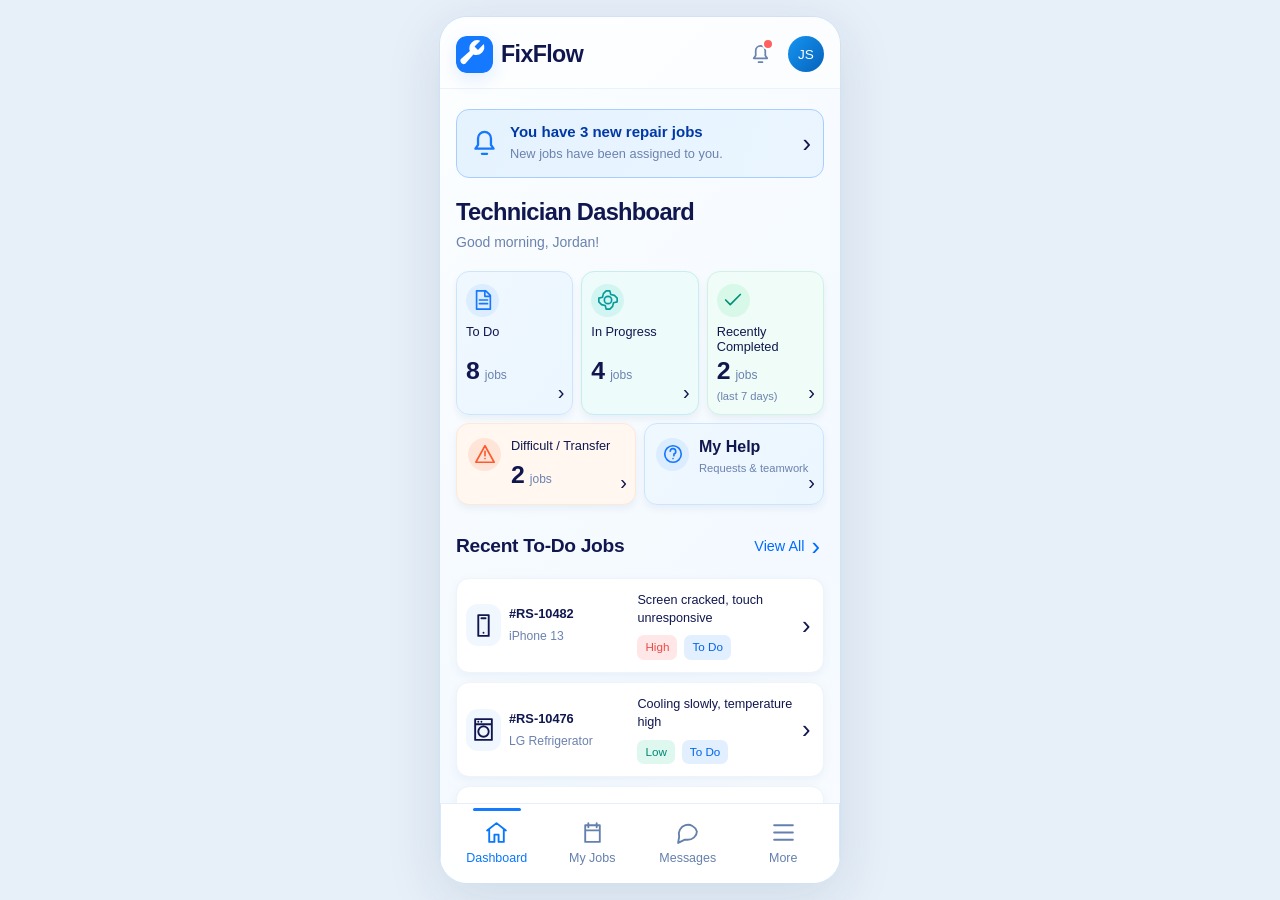
==== index.html @ 66fa9348 "Publish FixFlow interactive prototype" ====
<!doctype html>
<html lang="en"><head><meta charset="UTF-8"><meta name="viewport" content="width=device-width,initial-scale=1,viewport-fit=cover"><meta name="theme-color" content="#1479ff"><meta name="description" content="FixFlow technician repair management: jobs, work logs, material requests and team collaboration."><title>FixFlow | Technician Dashboard</title><link rel="icon" type="image/svg+xml" href="assets/favicon.svg"><link rel="stylesheet" href="styles.css"><script defer src="app.js"></script></head><body><div id="app"></div><div id="modal-root"></div><div id="toast" role="status" aria-live="polite"></div></body></html>
---- styles.css ----
:root{font-family:Arial,'Helvetica Neue',sans-serif;color:#10174f;background:#e9f4ff;font-synthesis:none;--blue:#1677ff;--ink:#10174f;--muted:#6b82af;--line:#dcecff;--pale:#eff7ff}*{box-sizing:border-box}body{margin:0}button,input,select,textarea{font:inherit}button,a,input,textarea,select{-webkit-tap-highlight-color:transparent}button{cursor:pointer}button{color:inherit}button:disabled{opacity:.5;cursor:not-allowed}button:focus-visible,a:focus-visible,input:focus-visible,textarea:focus-visible,select:focus-visible{outline:3px solid #005fcc;outline-offset:3px}button{border:0;background:none}a{color:var(--blue);text-decoration:none}h1,h2,h3,p{margin:0}h1{font-size:1.85rem;letter-spacing:-.7px;line-height:1.2}h2{font-size:1.3rem;letter-spacing:-.3px}h3{font-size:1rem}p{line-height:1.45}small{font-size:.8rem;color:var(--muted)}.muted{color:var(--muted)}.shell{max-width:880px;min-height:100vh;margin:auto;background:linear-gradient(135deg,#fcfeff,#f3f9ff 70%,#f9fcff);box-shadow:0 0 80px #a5c5e83a}.header{padding:26px 28px 21px;display:flex;align-items:center;gap:13px;border-bottom:1px solid #eaf2fb;background:#ffffff80}.logo{width:48px;height:48px;border-radius:13px;box-shadow:0 6px 17px #1682ff20}.brand{flex:1}.brand strong{display:block;font-size:1.8rem;letter-spacing:-.6px}.brand small{font-size:.85rem}.profile{display:flex;align-items:center;gap:10px;text-align:left}.avatar{display:grid;place-items:center;border-radius:50%;width:42px;height:42px;flex-shrink:0;background:linear-gradient(130deg,#1595f1,#0662bc);color:white;font-size:.9rem;object-fit:cover}.profile strong{font-size:.9rem}.profile small{display:block;margin-top:4px}.icon{width:23px;height:23px;vertical-align:middle;fill:none;stroke:currentColor;stroke-width:1.8;stroke-linecap:round;stroke-linejoin:round;flex-shrink:0}.icon-button{width:40px;height:40px;display:grid;place-items:center;border-radius:10px;color:var(--muted)}.notification{position:relative}.notification:after{content:'';position:absolute;right:6px;top:4px;border:2px solid white;width:8px;height:8px;background:#ff6060;border-radius:50%}.main{padding:22px 28px 110px}.page-heading{display:flex;justify-content:space-between;gap:15px;align-items:start;margin-bottom:22px}.page-heading p{color:var(--muted);margin-top:6px}.date{font-size:.85rem;text-align:right;color:#4c608b;line-height:1.55;white-space:nowrap}.date small{display:block;margin-top:8px}.alert{display:flex;align-items:center;gap:17px;padding:19px 21px;background:linear-gradient(110deg,#e5f3ff,#eaf5ff);border:1px solid #a8ceff;border-radius:13px;margin-bottom:26px;width:100%;text-align:left}.alert strong{font-size:1.1rem;color:#0038a6;display:block;margin-bottom:5px}.alert p{color:var(--muted)}.alert>.icon{color:var(--blue);width:31px;height:31px}.grow{flex:1}.chevron{font-size:1.6rem;font-weight:normal}.pills{display:flex;gap:9px;margin:14px 0;flex-wrap:wrap}.pill{border-radius:30px;background:#eaf1f9;padding:11px 23px;font-size:.9rem;min-height:40px;white-space:nowrap}.pill.active{color:#fff;background:linear-gradient(110deg,#258aff,#0878ff);box-shadow:0 3px 5px #1b75ff16}.pill .count{padding:4px 7px;border-radius:50%;background:#d8eaff;color:#0873ff;margin-left:8px}.pill.active .count{background:white}.summary-grid{display:grid;grid-template-columns:repeat(6,1fr);gap:13px;margin:17px 0 25px}.summary{grid-column:span 2;display:flex;align-items:start;gap:13px;padding:17px 14px;min-height:133px;border:1px solid #cce5ff;border-radius:13px;background:linear-gradient(125deg,#f0f8ff,#ebf6ff);text-align:left;position:relative;box-shadow:0 4px 7px #193e7510}.summary.wide{grid-column:span 3;min-height:105px}.summary.teal{background:#edfbfb;border-color:#c7eeee}.summary.green{background:#effcf7;border-color:#d0f2e2}.summary.orange{background:#fff7f0;border-color:#ffe8d7}.summary.purple{background:#f4f1ff;border-color:#e2d9ff}.icon-tile{width:46px;height:46px;border-radius:15px;display:grid;place-items:center;flex-shrink:0;color:var(--blue);background:#dcedff}.icon-tile .icon{width:27px;height:27px}.teal .icon-tile{color:#069b9b;background:#d3f5f2}.green .icon-tile{color:#008f77;background:#d8f8ea}.orange .icon-tile{color:#ff592e;background:#ffe5d7}.purple .icon-tile{color:#5948f2;background:#e4deff}.summary .metric{font-size:2rem;font-weight:700;margin-top:12px;line-height:1}.summary .metric span{font-size:.9rem;font-weight:400;color:var(--muted);margin-left:5px}.summary small{display:block;margin-top:9px}.summary>.chevron{position:absolute;right:13px;bottom:14px}.section-head{display:flex;align-items:center;justify-content:space-between;gap:12px;margin:22px 0 13px}.text-button{color:#006cff;display:inline-flex;align-items:center;gap:7px;padding:4px;font-size:.9rem}.jobs-list{display:grid;gap:9px}.job-row{display:grid;grid-template-columns:48px 1.15fr 1.6fr auto 17px;gap:14px;align-items:center;width:100%;background:#fff;border:1px solid #eef4fc;border-radius:13px;padding:13px 12px;text-align:left;box-shadow:0 3px 8px #405d9710;transition:box-shadow .18s,transform .18s}.job-row:hover{box-shadow:0 5px 18px #3167a620;transform:translateY(-1px)}.device-icon{width:46px;height:49px;border-radius:12px;background:#f0f7ff;display:grid;place-items:center}.device-icon .icon{height:30px;width:30px}.job-id{font-size:.94rem;display:block;margin-bottom:6px}.job-device{font-size:.86rem;color:var(--muted)}.issue{font-size:.9rem;line-height:1.45}.badges{display:flex;gap:7px;align-items:center;flex-wrap:wrap}.badge{font-size:.8rem;display:inline-block;padding:6px 10px;border-radius:7px;background:#e1efff;color:#0064ef;line-height:1.25;text-align:center}.badge.high,.badge.open{color:#e94b48;background:#ffe7e7}.badge.medium,.badge.waiting{color:#b86e00;background:#fff2d4}.badge.low,.badge.completed,.badge.resolved{color:#008974;background:#def7ef}.badge.label{border-radius:8px;padding:5px 8px;margin-top:7px}.badge.purple{color:#8640e9;background:#f0e7ff}.report-banner{margin-top:19px;border:1px solid #c2dfff;border-radius:14px;background:linear-gradient(115deg,#eef8ff,#f8fcff);display:flex;align-items:center;gap:16px;padding:21px 18px}.report-banner .icon-tile{width:63px;height:68px}.report-banner h2{margin:5px 0}.report-banner small{color:#437bd4}.primary{background:linear-gradient(110deg,#147dfb,#086dff);color:white;border:1px solid #1678ff;border-radius:10px;padding:13px 21px;min-height:45px;font-weight:600;display:inline-flex;align-items:center;justify-content:center;gap:10px}.secondary{border:1px solid #b6d5ff;color:#006fff;border-radius:9px;padding:10px 17px;background:#f7fbff;min-height:42px}.full{width:100%}.bottom-nav{position:fixed;bottom:0;left:50%;transform:translateX(-50%);width:min(880px,100%);display:grid;grid-template-columns:repeat(4,1fr);background:#ffffffed;backdrop-filter:blur(15px);border-top:1px solid #e5eefb;padding:9px 14px max(12px,env(safe-area-inset-bottom));z-index:10}.nav-item{display:flex;flex-direction:column;align-items:center;gap:6px;position:relative;color:#6480ad;font-size:.85rem;padding:8px}.nav-item .icon{width:27px;height:27px}.nav-item.active{color:#0876ff}.nav-item.active:before{content:'';position:absolute;top:-6px;width:48px;height:3px;border-radius:6px;background:#167aff}.panel{border:1px solid var(--line);border-radius:13px;background:#ffffffc4;padding:17px;margin-bottom:14px;box-shadow:0 3px 8px #2b559708}.panel h2{font-size:1.12rem}.panel-title{display:flex;align-items:center;gap:12px;margin-bottom:12px}.panel-title .icon-tile{width:34px;height:34px;border-radius:9px}.panel-title .icon-tile .icon{width:22px;height:22px}.filters{background:#f6fbff}.field-row{display:grid;grid-template-columns:1fr 1fr;gap:14px}.field{display:flex;flex-direction:column;gap:7px;font-size:.95rem;font-weight:600}.field input,.field select,.field textarea,input,select,textarea{border:1px solid #c8defb;border-radius:8px;background:white;color:var(--ink);padding:10px 12px;width:100%;font-weight:400;min-height:42px}textarea{min-height:100px;resize:vertical;line-height:1.5}input::placeholder,textarea::placeholder{color:#8398bd}.labels{display:flex;flex-wrap:wrap;gap:8px;margin:12px 0 16px}.label-filter{border-radius:25px;padding:9px 14px;font-size:.85rem;background:#e2f0ff;color:#0767ed}.label-filter:nth-child(4n+1){background:#ffebee;color:#e44848}.label-filter:nth-child(4n+2){background:#eee5ff;color:#813cec}.label-filter:nth-child(4n){background:#dff8f1;color:#008c79}.label-filter.active{outline:2px solid currentColor}.job-row.detailed{grid-template-columns:46px 1fr 1.25fr 1.15fr 14px;gap:12px}.progress-line{display:flex;align-items:center;gap:8px;font-size:.8rem;color:#4d6898;margin-bottom:7px}.progress-track{height:8px;background:#deecff;border-radius:8px;flex:1;overflow:hidden}.progress-track i{display:block;background:linear-gradient(90deg,#318dff,#0878ff);height:100%;border-radius:8px}.updated{display:block;margin-top:7px;font-size:.75rem}.back{display:inline-flex;gap:8px;align-items:center;color:var(--blue);padding:0;margin-bottom:20px;font-size:.95rem}.detail-heading{align-items:center;margin-bottom:18px}.detail-heading p{font-size:1.1rem}.details-grid{display:grid;grid-template-columns:1fr 1fr;gap:24px 18px}.info{display:flex;gap:12px;align-items:start}.info small{display:block;margin:2px 0 6px}.info strong{font-size:.92rem;display:block}.info p{font-size:.85rem;color:#647eaa;margin-top:5px}.quote{background:#f0f6fe;padding:12px;border:1px solid #e5effe;border-radius:8px;color:#45608e;font-size:.92rem;white-space:pre-line;line-height:1.55}.timeline{list-style:none;padding:3px 0 0 7px;margin:0}.timeline li{position:relative;border-left:1.5px solid #5394ff;padding:0 0 20px 20px;display:grid;grid-template-columns:125px 1fr;gap:12px;font-size:.85rem}.timeline li:last-child{border-color:transparent;padding-bottom:4px}.timeline li:before{content:'';position:absolute;left:-6px;top:0;width:10px;height:10px;border-radius:50%;background:#1680ff}.timeline li.pending:before{background:white;border:1.5px solid #9cb0d3;left:-7px}.timeline li small{font-size:.75rem}.timeline p{margin-top:4px;color:var(--muted);font-size:.8rem}.attachments{display:flex;gap:11px;flex-wrap:wrap}.attachment{position:relative;width:98px;font-size:.75rem;text-align:left}.attachment img{width:98px;height:75px;object-fit:cover;border-radius:7px;background:#e4effa;display:block;margin-bottom:6px}.attachment .remove{position:absolute;right:3px;top:3px;background:#fff;border-radius:50%;width:22px;height:22px;color:#34608e}.upload{border:1px dashed #9bc4fb;border-radius:9px;display:flex;align-items:center;justify-content:center;flex-direction:column;gap:6px;width:98px;min-height:78px;color:#1678ff;font-size:.8rem;cursor:pointer;text-align:center;background:#f8fbff}.upload input{display:none}.action-card{display:flex;align-items:center;gap:12px;width:100%;text-align:left;background:#eef7ff;border:1px solid #c4e1ff;border-radius:11px;padding:12px 14px;margin-top:11px}.action-card strong{display:block}.action-card p{font-size:.82rem;color:#6680ab;margin-top:3px}.action-card.danger{background:#fff5f3;border-color:#ffded8}.action-card.danger .icon-tile{color:#ff5b50;background:#ffebe5}.detail-actions{display:grid;gap:10px;margin-top:14px}.detail-actions .primary{flex-direction:column;gap:3px}.detail-actions .primary small{color:white;font-weight:400}.help-summary{display:grid;grid-template-columns:1fr 1fr;gap:17px}.tech-list{display:grid;gap:9px;margin:13px 0}.tech{display:grid;grid-template-columns:18px 43px 1.7fr 1.1fr 45px 85px;align-items:center;gap:10px;background:#fff;padding:14px 12px;border:1px solid #e8f1ff;border-radius:13px;cursor:pointer}.tech.selected{border-color:#438bff;background:#f1f8ff;box-shadow:0 0 0 1px #d3e3ff}.tech input{min-height:0;margin:0;accent-color:#1276ff;padding:0}.tech strong{font-size:.92rem}.tech p,.tech small{font-size:.8rem;margin-top:5px;color:var(--muted);display:block}.tech .badge{font-size:.7rem;padding:4px 7px;margin-left:6px}.tech .capacity strong{font-size:1rem}.rating{font-size:.85rem;white-space:nowrap}.rating span{color:#ffb82f}.capacity .progress-track{margin-top:5px;height:6px}.capacity .progress-track i{background:#61c5ae}.capacity-note{display:flex;gap:12px;align-items:center;font-size:.88rem;color:#526c9b;line-height:1.6;background:#edf7ff}.char-count{text-align:right;color:var(--muted);font-size:.75rem;margin-top:5px}.help-metrics{display:grid;grid-template-columns:repeat(4,1fr);gap:10px;margin-bottom:18px}.help-metric{padding:13px;border-radius:12px;border:1px solid #d3e6ff;background:#eef7ff;text-align:left}.help-metric strong{font-size:1.6rem;margin-left:8px}.help-metric span{display:block;font-size:.8rem;color:#5e77a3;margin-top:9px}.help-metric .icon{color:#167aff}.segmented{display:flex;background:#eaf1f9;border-radius:30px;padding:2px}.segmented button{flex:1;border-radius:30px;padding:12px 8px;font-size:.95rem}.segmented button.active{background:linear-gradient(110deg,#2489ff,#107bff);color:#fff;box-shadow:0 2px 4px #6593d42a}.help-filters{display:grid;grid-template-columns:1fr 1fr 1.25fr;gap:9px;margin:15px 0}.help-filters select,.help-filters input{font-size:.82rem}.request{border:1px solid #d5e9ff;border-radius:13px;overflow:hidden;margin-bottom:9px;background:#fff}.request.expanded{background:#edf7ff}.request-header{display:grid;grid-template-columns:45px 1fr 1.3fr 90px 17px;align-items:center;gap:12px;width:100%;text-align:left;padding:13px}.request-body{background:#fff;border-radius:12px;margin:0 8px 8px;padding:15px}.request-meta{display:grid;grid-template-columns:repeat(3,1fr);gap:15px;border-bottom:1px solid #e2edfb;padding-bottom:15px;margin-bottom:15px;font-size:.83rem}.request-meta p{color:#617ca9;margin-top:7px}.conversation{display:grid;gap:15px;margin:15px 0}.message{display:flex;gap:10px;align-items:start}.message .avatar{width:34px;height:34px;font-size:.75rem}.message strong{font-size:.83rem}.bubble{border-radius:0 9px 9px 9px;background:#edf5ff;padding:9px 11px;font-size:.88rem;color:#36537f;margin-top:5px;white-space:pre-wrap}.message.other .bubble{background:#f0f4f9}.message time{font-size:.7rem;color:var(--muted);display:block;margin-top:5px}.comment-form{display:flex;gap:8px;margin:9px 0 13px}.appreciation{display:grid;grid-template-columns:1fr 1fr;gap:8px}.appreciation button{display:flex;align-items:center;gap:10px;text-align:left;padding:12px;border:1px solid #ffe4b5;border-radius:10px;background:#fff9ef;font-size:.83rem}.appreciation .icon{color:#ffb324;width:30px;height:30px}.appreciation button:last-child .icon{color:var(--blue)}.report-header{text-align:center;position:relative;margin:4px 0 22px}.report-header .back{position:absolute;left:0;top:0}.report-header p{color:var(--muted);margin:8px auto 0;max-width:520px;font-size:.94rem}.report-controls{display:grid;grid-template-columns:1fr 1fr;gap:24px;align-items:center}.report-metrics{display:grid;grid-template-columns:repeat(6,1fr);gap:12px;margin:18px 0}.report-metric{grid-column:span 2;padding:16px;border-radius:12px;border:1px solid #d3e6ff;background:#eef7ff}.report-metric:nth-child(2){background:#effcf7;border-color:#d3f1e6}.report-metric:nth-child(3){background:#fff6ef;border-color:#ffe4d3}.report-metric:nth-child(4){grid-column:span 3;background:#f3f0ff;border-color:#e2dcff}.report-metric:nth-child(5){grid-column:span 3;background:#edfafa;border-color:#cef0f0}.report-metric>p{font-size:.9rem;margin:9px 0}.report-metric strong{font-size:1.9rem}.report-metric .change{font-size:.85rem;color:#009832;margin-left:9px}.report-metric small{display:block;margin-top:6px}.chart{height:190px;display:flex;align-items:stretch;padding:10px 0 23px 25px;gap:12px;background:repeating-linear-gradient(to top,transparent 0,transparent 38px,#e7effb 39px,#e7effb 40px);border-bottom:1px solid #cedcef;margin:17px 0 15px;position:relative}.chart-col{display:flex;flex:1;justify-content:end;flex-direction:column;position:relative;align-items:center}.bar{background:linear-gradient(135deg,#55a0ff,#2380fb);width:70%;border-radius:3px 3px 0 0;min-height:2px;position:relative}.bar em{position:absolute;top:-20px;left:0;right:0;text-align:center;font-size:.75rem;font-style:normal;color:#5f7aa5}.chart-col small{position:absolute;bottom:-23px;white-space:nowrap;font-size:.72rem}.insight{display:flex;align-items:center;gap:13px;background:#f3f9ff;border-radius:12px;padding:13px;margin-top:10px;width:100%;text-align:left}.insight p{font-size:.85rem;color:var(--muted);margin-top:5px}.insight-detail{font-size:.85rem;padding:12px 16px;color:#506d97;line-height:1.5}.recognition{display:grid;grid-template-columns:1fr 1fr;gap:12px;margin-top:15px}.recognition blockquote{font-size:.88rem;line-height:1.5;margin:0;background:#f0f7ff;padding:14px;border-radius:11px}.recognition cite{display:block;font-style:normal;color:var(--muted);font-size:.8rem;margin-top:5px}.report-actions{display:grid;grid-template-columns:1fr 1.3fr;gap:13px;margin-top:15px}.prototype-note{text-align:center;color:#778bae;font-size:.75rem;margin:14px 0;line-height:1.5}.empty{padding:35px 20px;text-align:center;color:#6880a7;background:#f5faff;border:1px dashed #c6defb;border-radius:13px}.empty h3{color:#314c7a;margin-bottom:8px}.modal-overlay{position:fixed;inset:0;background:#07132d80;z-index:50;display:flex;justify-content:center;align-items:end;backdrop-filter:blur(2px)}.sheet{width:min(640px,100%);max-height:92dvh;overflow:auto;background:#fff;border-radius:23px 23px 0 0;padding:14px 24px max(25px,env(safe-area-inset-bottom));box-shadow:0 -12px 40px #152b4730}.handle{height:4px;width:48px;background:#bbc9dc;border-radius:10px;margin:0 auto 22px}.sheet-head{display:flex;align-items:center;justify-content:space-between;gap:15px;margin-bottom:12px}.sheet-head h2{font-size:1.35rem}.sheet>p{font-size:.9rem;color:var(--muted);margin:8px 0 17px}.sheet .field{margin:17px 0}.sheet .primary{margin-top:20px}.material-grid{display:grid;grid-template-columns:1fr 1fr;gap:10px;margin:13px 0 22px}.material-option{padding:14px 12px;border:1px solid #d4e5ff;border-radius:10px;display:flex;align-items:center;gap:9px;font-size:.9rem;cursor:pointer}.material-option:has(input:checked){border-color:#157bff;background:#eef7ff;box-shadow:0 0 0 1px #157bff}.material-option input{width:15px;min-height:0;accent-color:#1678ff;padding:0}.sheet .upload{min-height:91px}.image-viewer{width:100%;max-height:65vh;object-fit:contain}.sheet-menu{display:grid;gap:10px}.sheet-menu button{text-align:left;border:1px solid #deecff;border-radius:9px;padding:16px;display:flex;gap:12px;align-items:center;color:#166bce}#toast{position:fixed;left:50%;transform:translate(-50%,25px);bottom:94px;background:#102a50;color:#fff;padding:13px 20px;border-radius:12px;box-shadow:0 6px 25px #102a5040;font-size:.9rem;z-index:100;opacity:0;transition:.2s;pointer-events:none;width:max-content;max-width:90%;line-height:1.4}#toast.show{opacity:1;transform:translate(-50%,0)}.sr-only{position:absolute;width:1px;height:1px;overflow:hidden;clip:rect(0,0,0,0)}
@media(min-width:1100px){body{padding:24px}.shell{border:1px solid #d7e8fb;border-radius:24px 24px 0 0;overflow:hidden}.header{padding-top:24px}.main{padding:26px 30px 120px}.bottom-nav{border-left:1px solid #d7e8fb;border-right:1px solid #d7e8fb}}
@media screen{.header{padding:17px 17px;gap:9px}.logo{width:39px;height:39px;border-radius:11px}.brand strong{font-size:1.5rem}.brand small{font-size:.68rem}.profile strong{font-size:.75rem}.profile small{font-size:.68rem}.profile{gap:7px}.profile .avatar{width:34px;height:34px;font-size:.78rem}.header .icon-button{width:30px}.header>.profile>.icon{display:none}.main{padding:20px 16px 99px}h1{font-size:1.65rem}h2{font-size:1.2rem}.page-heading{gap:6px}.page-heading p{font-size:.9rem}.date{font-size:.72rem;white-space:normal;min-width:99px}.date small{font-size:.7rem}.alert{padding:15px 13px;gap:12px;margin-bottom:24px}.alert strong{font-size:1rem}.alert p{font-size:.86rem}.pills{gap:6px}.pill{padding:10px 15px;font-size:.83rem}.summary-grid{gap:8px;margin-top:14px}.summary{padding:13px 9px;gap:7px;min-height:124px;flex-direction:column}.summary .icon-tile{width:33px;height:33px;border-radius:50%}.summary .icon-tile .icon{width:22px;height:22px}.summary .summary-label{font-size:.8rem;min-height:30px;display:block}.summary .metric{font-size:1.65rem;margin-top:5px}.summary .metric span{font-size:.75rem}.summary small{font-size:.7rem;margin-top:6px}.summary.wide{flex-direction:row;padding:14px 11px;min-height:91px;gap:10px}.summary.wide .summary-label{min-height:0}.summary.wide .metric{margin-top:10px}.summary>.chevron{right:8px;bottom:10px;font-size:1.25rem}.section-head{margin-top:23px}.job-row{grid-template-columns:35px 1fr 1.3fr 12px;gap:8px;padding:12px 9px}.device-icon{width:35px;height:42px}.device-icon .icon{width:25px;height:25px}.job-id{font-size:.8rem;margin-bottom:5px}.job-device{font-size:.76rem}.issue{font-size:.79rem}.job-row>.badges{grid-column:3;grid-row:2}.job-row>.chevron{grid-column:4;grid-row:1 / 3}.job-row>.device-icon,.job-row>.identity{grid-row:1 / 3}.badge{font-size:.73rem;padding:5px 8px}.job-row>.issue{grid-row:1;grid-column:3}.report-banner{padding:15px 12px;gap:10px;flex-wrap:wrap}.report-banner .icon-tile{width:45px;height:50px}.report-banner .grow{width:calc(100% - 60px)}.report-banner h2{font-size:1.15rem}.report-banner p{font-size:.8rem}.report-banner>.primary{margin-left:55px;font-size:.85rem;padding:10px 15px;min-height:40px}.panel{padding:14px;margin-bottom:13px}.filters .pills{margin-top:9px}.filters .pill{flex:1;padding-left:8px;padding-right:8px}.field-row{gap:10px}.field{font-size:.86rem}select{font-size:.86rem;padding:10px}.labels{gap:7px}.label-filter{font-size:.78rem;padding:8px 11px}.job-row.detailed{grid-template-columns:37px 1fr 1.3fr 12px;gap:8px}.job-row.detailed .identity{grid-column:2;grid-row:1}.job-row.detailed .device-icon{grid-row:1 / 3;align-self:start}.job-row.detailed .issue{grid-column:3;grid-row:1}.job-row.detailed .job-progress{grid-column:2 / 4;grid-row:2;display:grid;grid-template-columns:1fr auto;gap:2px 12px;margin-top:4px}.job-row.detailed .progress-line{margin:0}.job-row.detailed .updated{grid-column:1 / 3;margin-top:3px;font-size:.7rem}.job-row.detailed>.chevron{grid-column:4;grid-row:1 / 3}.details-grid{gap:20px 10px}.info{gap:9px}.info .icon-tile{width:36px;height:39px;border-radius:10px}.info .icon-tile .icon{width:23px;height:23px}.info small{font-size:.72rem}.info strong{font-size:.85rem}.info p{font-size:.76rem}.timeline li{grid-template-columns:105px 1fr;gap:8px;font-size:.8rem}.timeline li small{font-size:.7rem}.help-summary{gap:16px 12px}.tech{grid-template-columns:17px 37px 1fr 71px;gap:8px;padding:12px 9px}.tech .avatar{width:37px;height:37px}.tech .tech-name{grid-column:3}.tech .tech-store{grid-column:3;grid-row:2}.tech .rating{grid-column:4;grid-row:2}.tech .capacity{grid-column:4;grid-row:1}.tech .tech-name strong{font-size:.85rem}.tech .tech-name small{font-size:.75rem}.tech .badge{margin-left:4px;font-size:.65rem;padding:3px 5px}.tech small,.tech p{font-size:.73rem}.tech input,.tech>.avatar{grid-row:1 / 3}.capacity-note{font-size:.79rem}.help-metrics{gap:7px}.help-metric{padding:11px 8px}.help-metric .icon{width:20px;height:20px}.help-metric strong{font-size:1.3rem;margin-left:5px}.help-metric span{font-size:.73rem}.segmented button{font-size:.85rem}.help-filters{grid-template-columns:1fr 1fr}.help-filters input{grid-column:1 / 3}.request-header{grid-template-columns:34px 1fr 1.15fr 14px;gap:8px;padding:12px 9px}.request-header .request-status{grid-column:2 / 4;display:flex;gap:9px;align-items:center}.request-header>.chevron{grid-column:4;grid-row:1 / 3}.request-header .issue{font-size:.78rem}.request-body{padding:11px}.request-meta{gap:9px;font-size:.74rem}.request-meta .avatar{width:25px;height:25px}.bubble{font-size:.81rem}.appreciation button{padding:10px 8px;gap:6px;font-size:.76rem}.appreciation button small{font-size:.68rem}.appreciation .icon{width:24px;height:24px}.comment-form .primary{padding:10px 16px}.report-header h1{font-size:1.55rem;padding:0 20px}.report-header p{font-size:.87rem}.report-controls{grid-template-columns:1fr;gap:12px}.report-metrics{gap:8px}.report-metric{padding:12px 9px}.report-metric .icon-tile{width:33px;height:33px}.report-metric .icon-tile .icon{width:21px;height:21px}.report-metric>p{font-size:.78rem;min-height:34px}.report-metric strong{font-size:1.5rem}.report-metric .change{font-size:.73rem;margin-left:5px}.report-metric small{font-size:.71rem}.chart{gap:6px;padding-left:0;height:170px}.chart-col small{font-size:.64rem}.insight{padding:11px 9px;gap:10px}.insight h3{font-size:.9rem}.insight p{font-size:.79rem}.insight .icon-tile{width:36px;height:40px}.recognition{gap:9px}.recognition blockquote{font-size:.8rem;padding:11px}.recognition cite{font-size:.72rem}.sheet{padding-left:20px;padding-right:20px}.material-option{font-size:.79rem;padding:13px 9px;gap:6px}.bottom-nav{padding-top:7px}.nav-item{font-size:.76rem}.nav-item .icon{width:25px;height:25px}.report-actions .primary{padding:13px 12px;font-size:.9rem}}
@media(prefers-reduced-motion:reduce){*{transition:none!important;scroll-behavior:auto!important}}@media print{body{padding:0;background:white}.shell{max-width:none;box-shadow:none;border:0}.header,.bottom-nav,.report-controls,.report-actions,.report-header .back,.prototype-note,.text-button,#modal-root,#toast{display:none!important}.main{padding:0}.panel,.report-metric{break-inside:avoid}.report-metrics{margin:14px 0}.chart,.bar,.report-metric,.insight{print-color-adjust:exact;-webkit-print-color-adjust:exact}.report-header h1{font-size:24px}}
.info>div,.request-meta>div,.grow,.job-progress,.tech-name{min-width:0}.info p,.quote,.bubble,.attachment span{overflow-wrap:anywhere}.report-metric .unit{font-size:.8rem;font-weight:400}.upload{position:relative;overflow:hidden}.upload input{display:block;position:absolute;inset:0;width:100%;height:100%;opacity:0;cursor:pointer}.upload:focus-within{outline:3px solid #005fcc;outline-offset:3px}.attachment>button:first-child{padding:0;width:100%}.sheet .insight{align-items:start}.sheet-menu button{line-height:1.5}@media screen{.header{gap:8px}.header .profile{gap:6px}.header .profile>span:last-child{display:none}.header .profile strong{font-size:.71rem}.brand small{font-size:.61rem;white-space:nowrap}.header .logo{width:37px;height:37px}.header .brand strong{font-size:1.45rem}.report-metric strong{font-size:1.4rem}.report-metric .change{display:inline-block;margin-top:4px}.detail-heading>.badge{max-width:145px}.material-option input{flex-shrink:0}}

/* Mobile app canvas: scales to the screen, never beyond a phone-width layout. */
@media screen {
  :root { --phone-width:402px; }
  body { padding:16px; height:100dvh; overflow:hidden; background:#e7eff8; }
  .shell { width:min(var(--phone-width),100%); max-width:var(--phone-width); height:min(874px,calc(100dvh - 32px)); min-height:0; margin:auto; display:flex; flex-direction:column; overflow:hidden; border:1px solid #d1e2f4; border-radius:28px; box-shadow:0 14px 54px #204c7b20; }
  .header { flex-shrink:0; padding:17px 16px 14px; }
  .brand small,.profile>span:not(.avatar),.date { display:none; }
  .brand strong { font-size:1.5rem; }
  .header .profile { padding:0; }
  .header .profile .avatar { height:36px; width:36px; font-size:.85rem; }
  .header .icon-button { width:40px; height:40px; }
  .main { flex:1; min-height:0; overflow-y:auto; overflow-x:hidden; padding:20px 16px 24px; overscroll-behavior:contain; scrollbar-width:thin; scrollbar-color:#cfdef0 transparent; }
  .bottom-nav { position:relative; left:auto; bottom:auto; transform:none; width:100%; flex-shrink:0; padding:8px 8px max(10px,env(safe-area-inset-bottom)); }
  .nav-item { font-size:.78rem; padding:8px 4px; min-height:55px; }
  .nav-item.active:before { top:-4px; }
  h1 { font-size:1.48rem; line-height:1.2; }
  .page-heading { margin-bottom:18px; }
  .page-heading p { font-size:.875rem; line-height:1.5; }
  .alert { padding:13px 12px; gap:10px; margin-bottom:20px; }
  .alert strong { font-size:.94rem; }
  .alert p { font-size:.8rem; }
  .summary-grid { margin:16px 0 20px; }
  .summary { min-height:116px; padding:12px 9px; }
  .summary.wide { min-height:82px; }
  .summary .summary-label { font-size:.8rem; }
  .summary .metric { font-size:1.55rem; }
  .job-tabs,.help-tabs { flex-wrap:nowrap; overflow-x:auto; scrollbar-width:none; padding:3px 1px; }
  .job-tabs .pill,.help-tabs .pill { flex:1; padding:10px 10px; font-size:.78rem; }
  .filters { padding:0; background:#f7fbff; }
  .filters>summary { list-style:none; cursor:pointer; padding:13px 14px; color:#2869b4; font-size:.875rem; font-weight:600; }
  .filters>summary::-webkit-details-marker { display:none; }
  .filters>summary:after { content:'＋'; float:right; }
  .filters[open]>summary:after { content:'−'; }
  .filter-content { padding:2px 14px 14px; }
  .filters .pills { flex-wrap:wrap; }
  .filters .pill { flex:0 1 auto; }
  .job-row.detailed .job-progress { grid-template-columns:1fr; }
  .job-row.detailed .job-progress .badges { grid-row:1; }
  .job-row.detailed .progress-line { margin-top:5px; }
  .job-row.detailed .updated { display:none; }
  .request-meta { grid-template-columns:1fr 1fr; }
  .request-meta>div:last-child { display:none; }
  .appreciation { grid-template-columns:1fr; }
  .appreciation button { min-height:44px; }
  .appreciation small { display:none!important; }
  .message-feed { display:grid; gap:12px; }
  .message-card { display:flex; align-items:flex-start; gap:11px; padding:15px 13px; border:1px solid #e0ecfa; border-radius:14px; background:white; }
  .message-card .avatar { width:35px; height:35px; font-size:.78rem; }
  .message-heading { display:flex; flex-wrap:wrap; gap:5px 10px; align-items:baseline; }
  .message-heading strong { font-size:.9rem; }
  .message-heading time { font-size:.75rem; color:var(--muted); }
  .message-job { display:block; margin:5px 0 8px; color:#7290b5; font-size:.75rem; }
  .message-card p { font-size:.9rem; line-height:1.55; overflow-wrap:anywhere; white-space:pre-wrap; }
  .modal-overlay { padding:16px 0; align-items:center; }
  .sheet { width:min(var(--phone-width),100%); max-height:min(820px,calc(100dvh - 40px)); border-radius:24px; }
  #toast { width:calc(min(var(--phone-width),100vw) - 32px); max-width:370px; bottom:95px; }
}
@media screen and (max-width:460px) {
  body { padding:0; }
  .shell { width:100%; max-width:none; height:100dvh; border:0; border-radius:0; box-shadow:none; }
  .header { padding-top:max(16px,env(safe-area-inset-top)); }
  .modal-overlay { padding:0; align-items:flex-end; }
  .sheet { width:100%; max-height:92dvh; border-radius:24px 24px 0 0; }
}
@media screen and (min-width:461px) { .modal-overlay { align-items:flex-end; padding-bottom:max(16px,calc(100dvh - 890px)); } }

/* Help conversations have their own route; list cards remain compact. */
.help-detail .request-header { cursor:default; }
.help-detail .request-body { border-top:1px solid #e0ecfa; }
.help-detail .request-meta>div:last-child { display:block; }
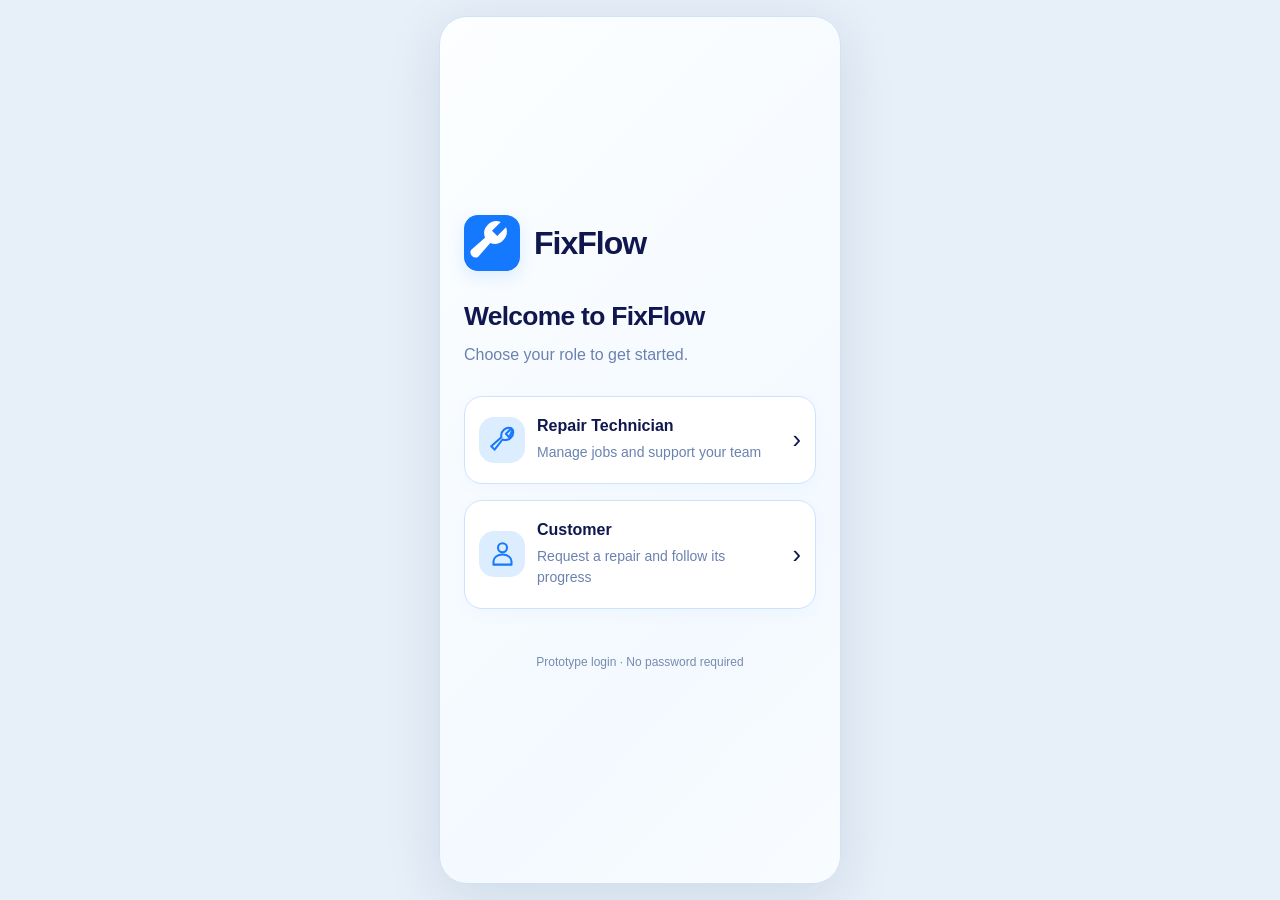
==== commit 9e1b4e4f: "Add lightweight customer role and repair journey" ====
--- a/index.html
+++ b/index.html
@@ -1,2 +1,2 @@
 <!doctype html>
-<html lang="en"><head><meta charset="UTF-8"><meta name="viewport" content="width=device-width,initial-scale=1,viewport-fit=cover"><meta name="theme-color" content="#1479ff"><meta name="description" content="FixFlow technician repair management: jobs, work logs, material requests and team collaboration."><title>FixFlow | Technician Dashboard</title><link rel="icon" type="image/svg+xml" href="assets/favicon.svg"><link rel="stylesheet" href="styles.css"><script defer src="app.js"></script></head><body><div id="app"></div><div id="modal-root"></div><div id="toast" role="status" aria-live="polite"></div></body></html>
+<html lang="en"><head><meta charset="UTF-8"><meta name="viewport" content="width=device-width,initial-scale=1,viewport-fit=cover"><meta name="theme-color" content="#1479ff"><meta name="description" content="FixFlow repair prototype for customers and technicians: repair requests, progress, messages and team collaboration."><title>FixFlow | Select Your Role</title><link rel="icon" type="image/svg+xml" href="assets/favicon.svg"><link rel="stylesheet" href="styles.css"><link rel="stylesheet" href="customer.css?v=customer-1"><script defer src="app.js?v=customer-1"></script><script defer src="customer.js?v=customer-1"></script></head><body><div id="app"></div><div id="modal-root"></div><div id="toast" role="status" aria-live="polite"></div></body></html>
--- a/customer.css
+++ b/customer.css
@@ -0,0 +1,16 @@
+/* Customer-only additions preserve the existing technician layout. */
+.login-main{display:flex;flex-direction:column;justify-content:center;gap:30px;padding:32px 24px!important}
+.login-brand{display:flex;align-items:center;gap:14px;font-size:2rem;letter-spacing:-1px}.login-brand .logo{width:56px;height:56px}
+.login-intro h1{font-size:1.65rem}.login-intro p{margin-top:10px;color:var(--muted);font-size:1rem}
+.role-options{display:grid;gap:16px}.role-card{display:flex;align-items:center;gap:12px;text-align:left;background:#fff;border:1px solid #cce2ff;border-radius:18px;padding:20px 14px;box-shadow:0 5px 16px #1479ff08}.role-card>span:nth-child(2){flex:1}.role-card strong{font-size:1rem;display:block}.role-card small{display:block;margin-top:7px;font-size:.875rem;line-height:1.5}.role-card:hover{border-color:var(--blue);background:#f2f8ff}
+.customer-main p{font-size:1rem;overflow-wrap:anywhere}.customer-main h2{font-size:1.1rem}.customer-main .page-heading p{font-size:.95rem}.customer-main .panel{padding:18px;margin-bottom:16px}.customer-main .badge{font-size:.875rem;white-space:normal}.customer-main .primary,.customer-main .secondary{min-height:46px;font-size:.95rem}
+.customer-nav .nav-item{font-size:.75rem;min-width:0;flex:1;padding:8px 2px}.customer-nav .icon{width:22px;height:22px}
+.customer-stat{display:flex;gap:14px;align-items:center;padding:20px 18px;margin-bottom:20px;border-radius:18px;background:#eaf4ff;border:1px solid #cce2ff}.customer-stat strong{font-size:2rem;display:block}.customer-stat span{font-size:1rem;color:#526d96}
+.customer-repair-card{display:block;width:100%;text-align:left;background:#fff}.customer-card-top{display:flex;align-items:center;gap:12px;margin-bottom:16px}.customer-card-top .grow{min-width:0}.customer-card-top p{color:var(--muted);margin-top:5px}.customer-repair-card>p{margin:14px 0 6px;font-size:.9rem}.customer-repair-card small{font-size:.8rem}.customer-link{display:block;margin-top:16px;color:var(--blue);font-weight:600;font-size:.9rem}.customer-note{display:flex;gap:12px;color:var(--muted);padding:8px 4px}.customer-note p{font-size:.9rem;line-height:1.6}
+.customer-form{display:grid;gap:18px}.customer-form .field{display:flex;flex-direction:column;gap:8px;margin:0;font-size:.95rem}.customer-form input,.customer-form select,.customer-form textarea{width:100%;min-width:0;font-size:1rem}.customer-form textarea{min-height:92px;resize:vertical}.customer-form input[type=file]{font-size:.8rem;padding:10px 0;min-height:44px;border:0;background:transparent}.customer-form .icon{transform:none}
+.customer-tech{background:#fff}.customer-tech.selected{border:2px solid var(--blue);padding:17px}.customer-tech .customer-availability{color:#08795f;background:#e1f8ef;display:inline-block;padding:6px 10px;border-radius:8px;font-size:.875rem}.customer-manager{margin:14px 0 18px;font-size:.9rem!important}.customer-review{display:grid;gap:10px}.customer-review .badge{justify-self:start}.customer-review p{white-space:pre-wrap}
+.customer-timeline{list-style:none;padding:0;margin:20px 0}.customer-timeline li{position:relative;display:flex;gap:14px;min-height:76px;padding-bottom:20px}.customer-timeline li:last-child{min-height:42px;padding:0}.customer-timeline li:not(:last-child):after{content:'';position:absolute;left:15px;top:32px;bottom:0;width:2px;background:#dce8f7}.customer-timeline li.done:after{background:#70b2ff}.stage-dot{width:32px;height:32px;border-radius:50%;display:grid;place-items:center;flex-shrink:0;background:#eaf0f8;color:#6981a6;font-size:.875rem}.stage-dot .icon{width:18px;height:18px}.customer-timeline .done .stage-dot{background:#e2f4ed;color:#08795f}.customer-timeline .current .stage-dot{background:var(--blue);color:white}.customer-timeline strong{font-size:.95rem;line-height:1.5}.customer-timeline small{display:block;margin-top:5px}.customer-timeline .pending{color:#6b82af}
+.customer-message-row{display:flex;align-items:flex-start;gap:12px;width:100%;text-align:left;background:#fff}.customer-message-row small{display:block;margin-top:6px}.customer-message-row p{margin-top:10px;font-size:.875rem}.customer-message-row .grow{min-width:0}.customer-message-hint{font-size:.8rem!important;color:var(--muted);padding-bottom:18px}.customer-conversation{display:flex;flex-direction:column;gap:14px;margin-bottom:24px}.customer-message{padding:14px;border:1px solid var(--line);border-radius:14px;background:white;max-width:93%;align-self:flex-start}.customer-message.sent{align-self:flex-end;background:#e8f3ff;border-color:#c9e0ff}.customer-message strong{font-size:.875rem}.customer-message p{margin:8px 0;white-space:pre-wrap;overflow-wrap:anywhere}.customer-message time{font-size:.75rem;color:#6b82af}
+.customer-photos{display:flex;gap:10px;flex-wrap:wrap}.customer-photo{position:relative}.customer-photo img{width:78px;height:78px;border-radius:10px;object-fit:cover}.customer-photo button{position:absolute;right:-5px;top:-6px;background:white;border:1px solid #bdd8ff;border-radius:50%;width:28px;height:28px}
+.customer-nav{grid-template-columns:repeat(5,minmax(0,1fr))}
+.header .profile[data-customer-action]>.avatar{display:grid}
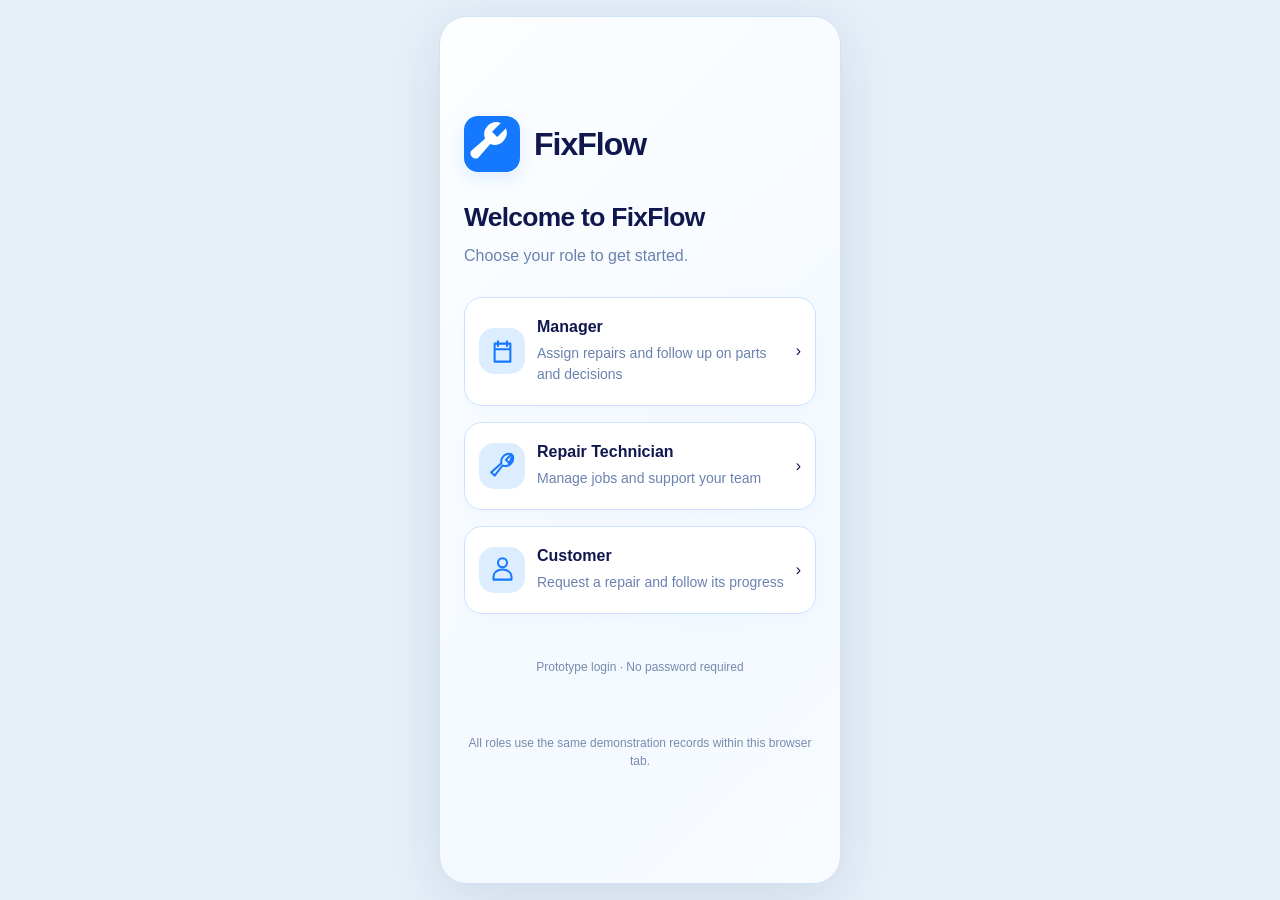
==== commit f1b9e8d0: "Integrate manager workspace and supplier follow-up workflow" ====
--- a/index.html
+++ b/index.html
@@ -1,2 +1,35 @@
 <!doctype html>
-<html lang="en"><head><meta charset="UTF-8"><meta name="viewport" content="width=device-width,initial-scale=1,viewport-fit=cover"><meta name="theme-color" content="#1479ff"><meta name="description" content="FixFlow repair prototype for customers and technicians: repair requests, progress, messages and team collaboration."><title>FixFlow | Select Your Role</title><link rel="icon" type="image/svg+xml" href="assets/favicon.svg"><link rel="stylesheet" href="styles.css"><link rel="stylesheet" href="customer.css?v=customer-1"><script defer src="app.js?v=customer-1"></script><script defer src="customer.js?v=customer-1"></script></head><body><div id="app"></div><div id="modal-root"></div><div id="toast" role="status" aria-live="polite"></div></body></html>
+<html lang="en">
+<head>
+  <meta charset="UTF-8">
+  <meta
+    name="viewport"
+    content="width=device-width,initial-scale=1,viewport-fit=cover"
+  >
+  <meta name="theme-color" content="#1479ff">
+  <meta
+    name="description"
+    content="FixFlow repair prototype for customers and technicians: repair requests, progress, messages and team collaboration."
+  >
+
+  <title>FixFlow | Select Your Role</title>
+
+  <link rel="icon" type="image/svg+xml" href="assets/favicon.svg">
+  <link rel="stylesheet" href="styles.css">
+  <link rel="stylesheet" href="customer.css?v=customer-1">
+  <link rel="stylesheet" href="customer-actions.css?v=week13">
+  <link rel="stylesheet" href="manager/workspace.css">
+  <script defer src="manager/shared-model.js"></script>
+
+  <script defer src="app.js?v=customer-1"></script>
+  <script defer src="customer-actions.js?v=week13"></script>
+  <script defer src="customer.js?v=customer-1"></script>
+  <script defer src="manager/workspace.js"></script>
+</head>
+
+<body>
+  <div id="app"></div>
+  <div id="modal-root"></div>
+  <div id="toast" role="status" aria-live="polite"></div>
+</body>
+</html>
--- a/customer.css
+++ b/customer.css
@@ -1,16 +1,501 @@
-/* Customer-only additions preserve the existing technician layout. */
-.login-main{display:flex;flex-direction:column;justify-content:center;gap:30px;padding:32px 24px!important}
-.login-brand{display:flex;align-items:center;gap:14px;font-size:2rem;letter-spacing:-1px}.login-brand .logo{width:56px;height:56px}
-.login-intro h1{font-size:1.65rem}.login-intro p{margin-top:10px;color:var(--muted);font-size:1rem}
-.role-options{display:grid;gap:16px}.role-card{display:flex;align-items:center;gap:12px;text-align:left;background:#fff;border:1px solid #cce2ff;border-radius:18px;padding:20px 14px;box-shadow:0 5px 16px #1479ff08}.role-card>span:nth-child(2){flex:1}.role-card strong{font-size:1rem;display:block}.role-card small{display:block;margin-top:7px;font-size:.875rem;line-height:1.5}.role-card:hover{border-color:var(--blue);background:#f2f8ff}
-.customer-main p{font-size:1rem;overflow-wrap:anywhere}.customer-main h2{font-size:1.1rem}.customer-main .page-heading p{font-size:.95rem}.customer-main .panel{padding:18px;margin-bottom:16px}.customer-main .badge{font-size:.875rem;white-space:normal}.customer-main .primary,.customer-main .secondary{min-height:46px;font-size:.95rem}
-.customer-nav .nav-item{font-size:.75rem;min-width:0;flex:1;padding:8px 2px}.customer-nav .icon{width:22px;height:22px}
-.customer-stat{display:flex;gap:14px;align-items:center;padding:20px 18px;margin-bottom:20px;border-radius:18px;background:#eaf4ff;border:1px solid #cce2ff}.customer-stat strong{font-size:2rem;display:block}.customer-stat span{font-size:1rem;color:#526d96}
-.customer-repair-card{display:block;width:100%;text-align:left;background:#fff}.customer-card-top{display:flex;align-items:center;gap:12px;margin-bottom:16px}.customer-card-top .grow{min-width:0}.customer-card-top p{color:var(--muted);margin-top:5px}.customer-repair-card>p{margin:14px 0 6px;font-size:.9rem}.customer-repair-card small{font-size:.8rem}.customer-link{display:block;margin-top:16px;color:var(--blue);font-weight:600;font-size:.9rem}.customer-note{display:flex;gap:12px;color:var(--muted);padding:8px 4px}.customer-note p{font-size:.9rem;line-height:1.6}
-.customer-form{display:grid;gap:18px}.customer-form .field{display:flex;flex-direction:column;gap:8px;margin:0;font-size:.95rem}.customer-form input,.customer-form select,.customer-form textarea{width:100%;min-width:0;font-size:1rem}.customer-form textarea{min-height:92px;resize:vertical}.customer-form input[type=file]{font-size:.8rem;padding:10px 0;min-height:44px;border:0;background:transparent}.customer-form .icon{transform:none}
-.customer-tech{background:#fff}.customer-tech.selected{border:2px solid var(--blue);padding:17px}.customer-tech .customer-availability{color:#08795f;background:#e1f8ef;display:inline-block;padding:6px 10px;border-radius:8px;font-size:.875rem}.customer-manager{margin:14px 0 18px;font-size:.9rem!important}.customer-review{display:grid;gap:10px}.customer-review .badge{justify-self:start}.customer-review p{white-space:pre-wrap}
-.customer-timeline{list-style:none;padding:0;margin:20px 0}.customer-timeline li{position:relative;display:flex;gap:14px;min-height:76px;padding-bottom:20px}.customer-timeline li:last-child{min-height:42px;padding:0}.customer-timeline li:not(:last-child):after{content:'';position:absolute;left:15px;top:32px;bottom:0;width:2px;background:#dce8f7}.customer-timeline li.done:after{background:#70b2ff}.stage-dot{width:32px;height:32px;border-radius:50%;display:grid;place-items:center;flex-shrink:0;background:#eaf0f8;color:#6981a6;font-size:.875rem}.stage-dot .icon{width:18px;height:18px}.customer-timeline .done .stage-dot{background:#e2f4ed;color:#08795f}.customer-timeline .current .stage-dot{background:var(--blue);color:white}.customer-timeline strong{font-size:.95rem;line-height:1.5}.customer-timeline small{display:block;margin-top:5px}.customer-timeline .pending{color:#6b82af}
-.customer-message-row{display:flex;align-items:flex-start;gap:12px;width:100%;text-align:left;background:#fff}.customer-message-row small{display:block;margin-top:6px}.customer-message-row p{margin-top:10px;font-size:.875rem}.customer-message-row .grow{min-width:0}.customer-message-hint{font-size:.8rem!important;color:var(--muted);padding-bottom:18px}.customer-conversation{display:flex;flex-direction:column;gap:14px;margin-bottom:24px}.customer-message{padding:14px;border:1px solid var(--line);border-radius:14px;background:white;max-width:93%;align-self:flex-start}.customer-message.sent{align-self:flex-end;background:#e8f3ff;border-color:#c9e0ff}.customer-message strong{font-size:.875rem}.customer-message p{margin:8px 0;white-space:pre-wrap;overflow-wrap:anywhere}.customer-message time{font-size:.75rem;color:#6b82af}
-.customer-photos{display:flex;gap:10px;flex-wrap:wrap}.customer-photo{position:relative}.customer-photo img{width:78px;height:78px;border-radius:10px;object-fit:cover}.customer-photo button{position:absolute;right:-5px;top:-6px;background:white;border:1px solid #bdd8ff;border-radius:50%;width:28px;height:28px}
-.customer-nav{grid-template-columns:repeat(5,minmax(0,1fr))}
-.header .profile[data-customer-action]>.avatar{display:grid}
+/* Customer additions preserve the original technician visual system. */
+
+.login-main {
+  display: flex;
+  flex-direction: column;
+  justify-content: center;
+  gap: 30px;
+  padding: 32px 24px !important;
+}
+
+.login-brand {
+  display: flex;
+  align-items: center;
+  gap: 14px;
+  font-size: 2rem;
+  letter-spacing: -1px;
+}
+
+.login-brand .logo {
+  width: 56px;
+  height: 56px;
+}
+
+.login-intro h1 {
+  font-size: 1.65rem;
+}
+
+.login-intro p {
+  margin-top: 10px;
+  color: var(--muted);
+  font-size: 1rem;
+}
+
+.role-options {
+  display: grid;
+  gap: 16px;
+}
+
+.role-card {
+  display: flex;
+  align-items: center;
+  gap: 12px;
+  text-align: left;
+  background: #fff;
+  border: 1px solid #cce2ff;
+  border-radius: 18px;
+  padding: 20px 14px;
+  box-shadow: 0 5px 16px #1479ff08;
+}
+
+.role-card > span:nth-child(2) {
+  flex: 1;
+}
+
+.role-card strong {
+  font-size: 1rem;
+  display: block;
+}
+
+.role-card small {
+  display: block;
+  margin-top: 7px;
+  font-size: .875rem;
+  line-height: 1.5;
+}
+
+.role-card:hover {
+  border-color: var(--blue);
+  background: #f2f8ff;
+}
+
+.customer-main p {
+  font-size: 1rem;
+  overflow-wrap: anywhere;
+}
+
+.customer-main h2 {
+  font-size: 1.1rem;
+}
+
+.customer-main .page-heading p {
+  font-size: .95rem;
+}
+
+.customer-main .panel {
+  padding: 18px;
+  margin-bottom: 16px;
+}
+
+.customer-main .badge {
+  font-size: .875rem;
+  white-space: normal;
+}
+
+.customer-main .primary,
+.customer-main .secondary {
+  min-height: 46px;
+  font-size: .95rem;
+}
+
+.customer-nav {
+  grid-template-columns: repeat(5, minmax(0, 1fr));
+}
+
+.customer-nav .nav-item {
+  font-size: .75rem;
+  min-width: 0;
+  flex: 1;
+  padding: 8px 2px;
+}
+
+.customer-nav .icon {
+  width: 22px;
+  height: 22px;
+}
+
+.customer-stat {
+  display: flex;
+  gap: 14px;
+  align-items: center;
+  padding: 20px 18px;
+  margin-bottom: 20px;
+  border-radius: 18px;
+  background: #eaf4ff;
+  border: 1px solid #cce2ff;
+}
+
+.customer-stat strong {
+  font-size: 2rem;
+  display: block;
+}
+
+.customer-stat span {
+  font-size: 1rem;
+  color: #526d96;
+}
+
+.customer-repair-card {
+  display: block;
+  width: 100%;
+  text-align: left;
+  background: #fff;
+}
+
+.customer-card-top {
+  display: flex;
+  align-items: center;
+  gap: 12px;
+  margin-bottom: 16px;
+}
+
+.customer-card-top .grow {
+  min-width: 0;
+}
+
+.customer-card-top p {
+  color: var(--muted);
+  margin-top: 5px;
+}
+
+.customer-repair-card > p {
+  margin: 14px 0 6px;
+  font-size: .9rem;
+}
+
+.customer-repair-card small {
+  font-size: .8rem;
+}
+
+.customer-link {
+  display: block;
+  margin-top: 16px;
+  color: var(--blue);
+  font-weight: 600;
+  font-size: .9rem;
+}
+
+.customer-note {
+  display: flex;
+  gap: 12px;
+  color: var(--muted);
+  padding: 8px 4px;
+}
+
+.customer-note p {
+  font-size: .9rem;
+  line-height: 1.6;
+}
+
+.customer-form {
+  display: grid;
+  gap: 18px;
+}
+
+.customer-form .field {
+  display: flex;
+  flex-direction: column;
+  gap: 8px;
+  margin: 0;
+  font-size: .95rem;
+}
+
+.customer-form input,
+.customer-form select,
+.customer-form textarea {
+  width: 100%;
+  min-width: 0;
+  font-size: 1rem;
+}
+
+.customer-form textarea {
+  min-height: 92px;
+  resize: vertical;
+}
+
+.customer-form input[type=file] {
+  font-size: .8rem;
+  padding: 10px 0;
+  min-height: 44px;
+  border: 0;
+  background: transparent;
+}
+
+.customer-form .icon {
+  transform: none;
+}
+
+.customer-tech {
+  background: #fff;
+}
+
+.customer-tech.selected {
+  border: 2px solid var(--blue);
+  padding: 17px;
+}
+
+.customer-tech .customer-availability {
+  color: #08795f;
+  background: #e1f8ef;
+  display: inline-block;
+  padding: 6px 10px;
+  border-radius: 8px;
+  font-size: .875rem;
+}
+
+.customer-manager {
+  margin: 14px 0 18px;
+  font-size: .9rem !important;
+}
+
+.customer-review {
+  display: grid;
+  gap: 10px;
+}
+
+.customer-review .badge {
+  justify-self: start;
+}
+
+.customer-review p {
+  white-space: pre-wrap;
+}
+
+.customer-timeline {
+  list-style: none;
+  padding: 0;
+  margin: 20px 0;
+}
+
+.customer-timeline li {
+  position: relative;
+  display: flex;
+  gap: 14px;
+  min-height: 76px;
+  padding-bottom: 20px;
+}
+
+.customer-timeline li:last-child {
+  min-height: 42px;
+  padding: 0;
+}
+
+.customer-timeline li:not(:last-child):after {
+  content: '';
+  position: absolute;
+  left: 15px;
+  top: 32px;
+  bottom: 0;
+  width: 2px;
+  background: #dce8f7;
+}
+
+.customer-timeline li.done:after {
+  background: #70b2ff;
+}
+
+.stage-dot {
+  width: 32px;
+  height: 32px;
+  border-radius: 50%;
+  display: grid;
+  place-items: center;
+  flex-shrink: 0;
+  background: #eaf0f8;
+  color: #6981a6;
+  font-size: .875rem;
+}
+
+.stage-dot .icon {
+  width: 18px;
+  height: 18px;
+}
+
+.customer-timeline .done .stage-dot {
+  background: #e2f4ed;
+  color: #08795f;
+}
+
+.customer-timeline .current .stage-dot {
+  background: var(--blue);
+  color: white;
+}
+
+.customer-timeline strong {
+  font-size: .95rem;
+  line-height: 1.5;
+}
+
+.customer-timeline small {
+  display: block;
+  margin-top: 5px;
+}
+
+.customer-timeline .pending {
+  color: #6b82af;
+}
+
+.customer-message-row {
+  display: flex;
+  align-items: flex-start;
+  gap: 12px;
+  width: 100%;
+  text-align: left;
+  background: #fff;
+}
+
+.customer-message-row small {
+  display: block;
+  margin-top: 6px;
+}
+
+.customer-message-row p {
+  margin-top: 10px;
+  font-size: .875rem;
+}
+
+.customer-message-row .grow {
+  min-width: 0;
+}
+
+.customer-message-hint {
+  font-size: .8rem !important;
+  color: var(--muted);
+  padding-bottom: 18px;
+}
+
+.customer-conversation {
+  display: flex;
+  flex-direction: column;
+  gap: 14px;
+  margin-bottom: 24px;
+}
+
+.customer-message {
+  padding: 14px;
+  border: 1px solid var(--line);
+  border-radius: 14px;
+  background: white;
+  max-width: 93%;
+  align-self: flex-start;
+}
+
+.customer-message.sent {
+  align-self: flex-end;
+  background: #e8f3ff;
+  border-color: #c9e0ff;
+}
+
+.customer-message strong {
+  font-size: .875rem;
+}
+
+.customer-message p {
+  margin: 8px 0;
+  white-space: pre-wrap;
+  overflow-wrap: anywhere;
+}
+
+.customer-message time {
+  font-size: .75rem;
+  color: #6b82af;
+}
+
+.customer-photos {
+  display: flex;
+  gap: 10px;
+  flex-wrap: wrap;
+}
+
+.customer-photo {
+  position: relative;
+}
+
+.customer-photo img {
+  width: 78px;
+  height: 78px;
+  border-radius: 10px;
+  object-fit: cover;
+}
+
+.customer-photo button {
+  position: absolute;
+  right: -5px;
+  top: -6px;
+  background: white;
+  border: 1px solid #bdd8ff;
+  border-radius: 50%;
+  width: 28px;
+  height: 28px;
+}
+
+.header .profile[data-customer-action] > .avatar {
+  display: grid;
+}
+
+.customer-fields {
+  margin: 0;
+}
+
+.customer-fields > div {
+  padding: 12px 0;
+  border-bottom: 1px solid var(--line);
+}
+
+.customer-fields dt {
+  font-size: .8rem;
+  color: var(--muted);
+  margin-bottom: 5px;
+}
+
+.customer-fields dd {
+  margin: 0;
+  line-height: 1.6;
+  overflow-wrap: anywhere;
+  white-space: pre-wrap;
+}
+
+.customer-receipt {
+  background: #effaf5;
+  border-color: #b8dfcf !important;
+}
+
+.badge.awaiting-your-response {
+  background: #fff1d9;
+  color: #825300;
+}
+
+.badge.waiting-for-shop-reply {
+  background: #e9f1ff;
+  color: #1757b9;
+}
+
+.customer-publisher {
+  margin-top: 16px;
+}
+
+.customer-publisher p {
+  margin: 12px 0;
+  line-height: 1.6;
+}
+
+.customer-waits {
+  border: 1px solid var(--line);
+  border-radius: 10px;
+  padding: 12px;
+}
+
+.customer-waits label,
+.customer-check {
+  display: flex;
+  align-items: center;
+  gap: 10px;
+  margin: 10px 0;
+}
+
+.customer-waits input,
+.customer-check input {
+  width: 18px;
+  min-height: 18px;
+  flex-shrink: 0;
+}
--- a/customer-actions.css
+++ b/customer-actions.css
@@ -0,0 +1,104 @@
+.shumin-action-card {
+  display: grid;
+  gap: 16px;
+}
+
+.shumin-action-card h2,
+.shumin-action-card p {
+  margin: 0;
+}
+
+.shumin-action-intro {
+  color: #526072;
+  line-height: 1.55;
+}
+
+.shumin-action-details {
+  display: grid;
+  grid-template-columns: minmax(8rem, 0.75fr) minmax(0, 1.75fr);
+  margin: 0;
+  overflow: hidden;
+  border: 1px solid #d9e1eb;
+  border-radius: 14px;
+}
+
+.shumin-action-details dt,
+.shumin-action-details dd {
+  margin: 0;
+  padding: 12px 14px;
+  border-bottom: 1px solid #e8edf3;
+}
+
+.shumin-action-details dt {
+  background: #f5f8fc;
+  font-weight: 700;
+}
+
+.shumin-action-details dd {
+  overflow-wrap: anywhere;
+}
+
+.shumin-action-details dt:last-of-type,
+.shumin-action-details dd:last-of-type {
+  border-bottom: 0;
+}
+
+.shumin-action-buttons {
+  display: grid;
+  grid-template-columns: repeat(3, minmax(0, 1fr));
+  gap: 10px;
+}
+
+.shumin-action-buttons button {
+  min-height: 46px;
+}
+
+.shumin-clarification {
+  box-sizing: border-box;
+  width: 100%;
+  min-height: 110px;
+  padding: 12px;
+  resize: vertical;
+  border: 1px solid #aab8c8;
+  border-radius: 12px;
+  font: inherit;
+}
+
+.shumin-action-feedback,
+.shumin-action-warning,
+.shumin-action-result {
+  padding: 12px 14px;
+  border-radius: 12px;
+  background: #f4f7fb;
+  line-height: 1.45;
+}
+
+.shumin-action-warning {
+  color: #6d3c00;
+  background: #fff4dc;
+}
+
+.shumin-action-result {
+  color: #14612c;
+  background: #eaf7ef;
+  font-weight: 700;
+}
+
+@media (max-width: 620px) {
+  .shumin-action-details {
+    grid-template-columns: 1fr;
+  }
+
+  .shumin-action-details dt {
+    padding-bottom: 5px;
+    border-bottom: 0;
+  }
+
+  .shumin-action-details dd {
+    padding-top: 5px;
+  }
+
+  .shumin-action-buttons {
+    grid-template-columns: 1fr;
+  }
+}
--- a/manager/workspace.css
+++ b/manager/workspace.css
@@ -0,0 +1,5 @@
+.manager-shell{max-width:1120px}.manager-main h1{margin-bottom:8px}.manager-layout{display:grid;grid-template-columns:270px minmax(0,1fr);gap:22px;margin-top:20px}.manager-layout aside{min-width:0}.manager-job{display:flex;flex-direction:column;align-items:flex-start;gap:8px;width:100%;text-align:left;background:white;border:1px solid #d5e0ed;border-radius:12px;padding:16px;margin-bottom:10px;overflow-wrap:anywhere}.manager-job.selected{border:2px solid #1479ff;background:#eff6ff}.manager-job small{font-size:.7rem}.manager-detail{min-width:0;overflow-wrap:anywhere}.manager-detail h2{margin:8px 0}.manager-detail h3{margin:20px 0 12px}.manager-detail form{margin:14px 0}.manager-detail fieldset{border:0;padding:0;min-width:0}.manager-detail .field{margin-bottom:14px}.manager-grid{display:grid;grid-template-columns:1fr 1fr;gap:12px}.manager-detail details{padding:12px 0;border-top:1px solid #e0e7ef}.manager-detail summary{cursor:pointer;font-weight:600;min-height:30px}.manager-detail ol,.manager-detail ul{padding-left:22px}.manager-detail li{margin:10px 0}.manager-detail p{margin:10px 0;line-height:1.55}.manager-detail section{border-top:1px solid #d5e0ed;margin-top:20px}.manager-part{padding:0 0 18px;border-bottom:1px solid #e0e7ef}.manager-current{background:#edf5ff;border-left:3px solid #1479ff;padding:12px}.manager-error{color:#a31818}.manager-feedback{color:#155724;min-height:24px}.manager-main>.field{max-width:300px}.technician-selector{display:flex;align-items:center;gap:10px;padding:12px 20px;background:#eef5ff;flex-wrap:wrap}.technician-selector select{width:auto;max-width:100%}.manager-detail button:focus-visible,.manager-job:focus-visible{outline:3px solid #1479ff;outline-offset:3px}
+@media(max-width:700px){.manager-layout{grid-template-columns:1fr}.manager-grid{grid-template-columns:1fr}.manager-layout aside{display:flex;overflow-x:auto;gap:10px}.manager-job{min-width:220px;max-width:260px;flex-shrink:0}.manager-shell .header{gap:8px;flex-wrap:wrap}.manager-detail{padding:16px}.manager-main{padding:16px}}
+.shell.manager-shell{width:min(1120px,100%);max-width:1120px}
+
+.manager-supplier-links{display:flex;flex-wrap:wrap;gap:12px;margin:16px 0}.manager-supplier-links a{display:inline-block;padding:12px}.manager-procurement{background:#f5f9ff;padding:16px!important;border-radius:12px;margin:16px 0}
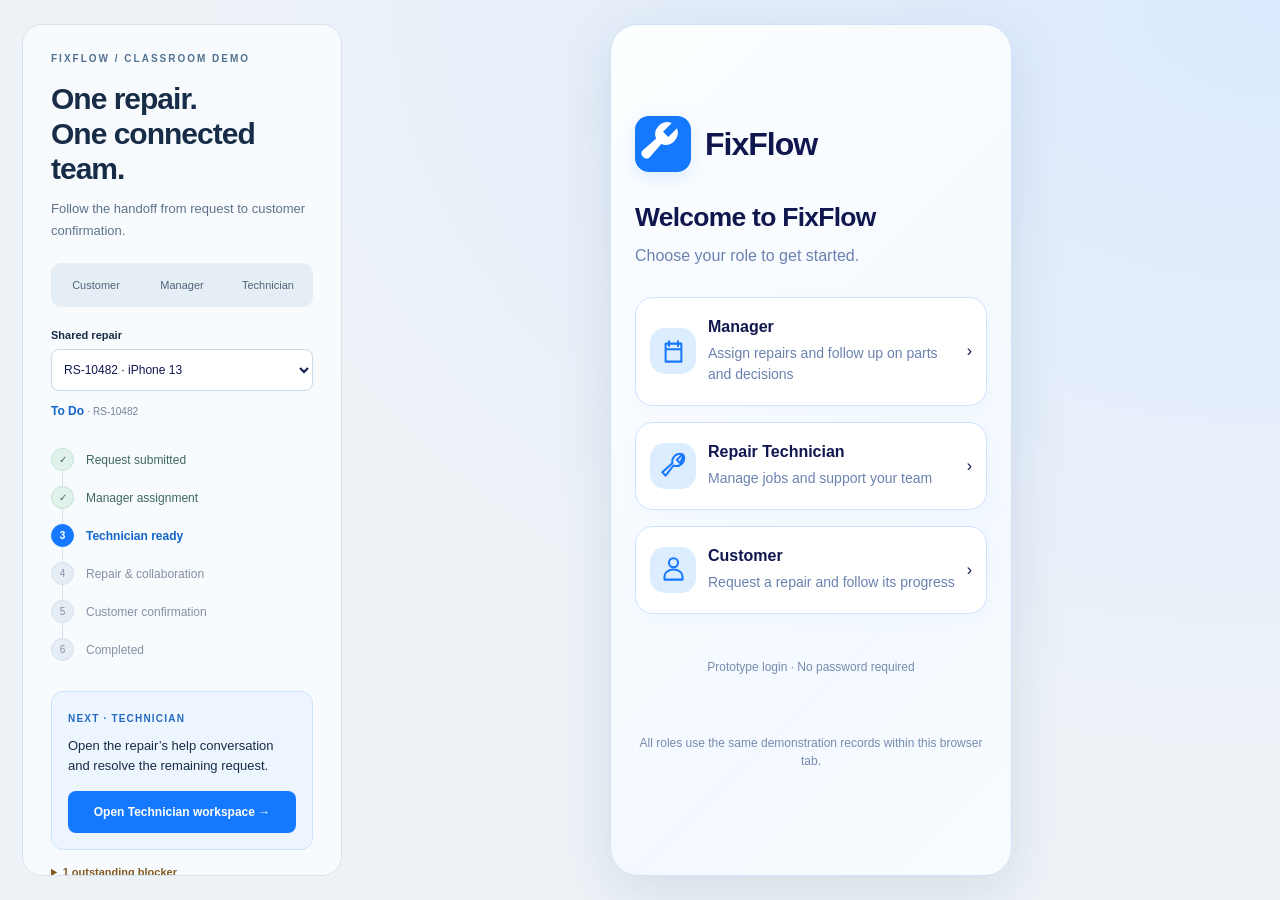
==== commit 931e5e70: "Connect role journeys and add auditable technician handovers" ====
--- a/index.html
+++ b/index.html
@@ -9,7 +9,7 @@
   <meta name="theme-color" content="#1479ff">
   <meta
     name="description"
-    content="FixFlow repair prototype for customers and technicians: repair requests, progress, messages and team collaboration."
+    content="FixFlow connected repair demo for customers, managers and technicians: requests, assignment, handover, approvals and completion."
   >
 
   <title>FixFlow | Select Your Role</title>
@@ -19,12 +19,19 @@
   <link rel="stylesheet" href="customer.css?v=customer-1">
   <link rel="stylesheet" href="customer-actions.css?v=week13">
   <link rel="stylesheet" href="manager/workspace.css">
+  <link rel="stylesheet" href="technician-help.css">
+  <script defer src="shared-store.js"></script>
+  <script defer src="help-workflow.js"></script>
   <script defer src="manager/shared-model.js"></script>
 
   <script defer src="app.js?v=customer-1"></script>
+  <script defer src="technician-help.js"></script>
   <script defer src="customer-actions.js?v=week13"></script>
   <script defer src="customer.js?v=customer-1"></script>
   <script defer src="manager/workspace.js"></script>
+  <link rel="stylesheet" href="journey.css?v=week13">
+  <script defer src="handover.js?v=week13"></script>
+  <script defer src="journey.js?v=week13"></script>
 </head>
 
 <body>
--- a/customer.css
+++ b/customer.css
@@ -498,4 +498,13 @@
   width: 18px;
   min-height: 18px;
   flex-shrink: 0;
-}+}
+
+/* Keep long customer identifiers and descriptions within the mobile cards. */
+.customer-main .page-heading p {
+  overflow-wrap: anywhere;
+}
+.customer-main .customer-review p {
+  white-space: pre-wrap;
+  overflow-wrap: anywhere;
+}
--- a/technician-help.css
+++ b/technician-help.css
@@ -0,0 +1,13 @@
+/* Scoped to Tianshu's help pages; no customer/manager or global layout overrides. */
+.tianshu-help .tianshu-help-meta { margin-bottom: 20px; }
+.tianshu-help .tianshu-help-meta p { margin-top: 8px; color: #52617c; }
+.tianshu-help .conversation { margin-top: 18px; }
+.tianshu-help .conversation .message { margin-bottom: 16px; }
+.tianshu-help .conversation time { display: block; margin-top: 5px; }
+.tianshu-help .tianshu-conversation h3 { margin-top: 20px; margin-bottom: 10px; }
+.tianshu-help form[data-tianshu-reply] { margin: 18px 0; }
+.tianshu-help .request .issue { overflow-wrap: anywhere; }
+.tianshu-help .request-status small { color: #52617c; }
+.tianshu-help .field { margin-top: 14px; }
+.tianshu-help input[type="search"], .tianshu-help textarea { width: 100%; }
+.tianshu-help .badge.accepted { color: #1457ae; background: #e9f1ff; }
--- a/journey.css
+++ b/journey.css
@@ -0,0 +1,10 @@
+/* Scoped presentation frame; existing role pages and mobile controls are retained. */
+#journey{font-family:inherit;color:#172c47;box-sizing:border-box}#journey *{box-sizing:border-box}#journey button,#journey select{font:inherit}#journey button{cursor:pointer}#journey button:focus-visible,#journey select:focus-visible{outline:3px solid #1479ff;outline-offset:3px}#journey button:disabled{opacity:.45;cursor:not-allowed}
+#journey-body{padding:28px}.journey-eyebrow{font-size:10px;letter-spacing:2px;font-weight:800;color:#52718f}#journey h1{font-size:30px;line-height:1.16;letter-spacing:-1px;margin:18px 0 12px}.journey-intro{font-size:13px;line-height:1.65;color:#5d7189;margin:0 0 22px}.journey-roles{display:flex;gap:4px;background:#e5edf5;border-radius:10px;padding:4px;margin-bottom:22px}.journey-roles button{border:0;background:transparent;border-radius:7px;flex:1;min-height:36px;font-size:11px!important;color:#52657c}.journey-roles button[aria-pressed=true]{background:white;color:#1265ca;box-shadow:0 2px 5px #24497114;font-weight:700}.journey-label{display:block;font-size:11px;font-weight:700;margin-bottom:8px}#journey select{width:100%;min-height:42px;border:1px solid #c9d9e7;border-radius:8px;background:white;padding:8px;font-size:12px}.journey-status{font-size:12px;font-weight:700;color:#1265ca;margin:12px 0 20px}.journey-status span{font-size:10px;color:#718298;font-weight:400}.journey-steps{list-style:none;margin:0 0 22px;padding:0}.journey-steps li{display:flex;align-items:center;gap:12px;position:relative;min-height:38px;font-size:12px;color:#8491a3}.journey-steps li span{display:grid;place-items:center;width:23px;height:23px;border-radius:50%;background:#e5edf5;border:1px solid #d6e1ed;font-size:10px;z-index:1}.journey-steps li:not(:last-child):after{content:'';position:absolute;left:11px;top:28px;width:1px;height:20px;background:#d6e1ed}.journey-steps .done{color:#3d685e}.journey-steps .done span{background:#e1f2eb;border-color:#c3e3d4}.journey-steps .current{font-weight:700;color:#1265ca}.journey-steps .current span{background:#1479ff;color:white;border-color:#1479ff}.journey-next{background:#edf5ff;border:1px solid #cfe2fc;padding:16px;border-radius:12px}.journey-next>span{font-size:10px;letter-spacing:1.2px;font-weight:800;color:#236ac1}.journey-next p{font-size:13px;line-height:1.6;margin:10px 0 14px}.journey-next button{width:100%;background:#1479ff;border:0;border-radius:8px;color:white;min-height:42px;font-size:12px!important;font-weight:700!important}.journey-new{width:100%;border:1px solid #ccdbea;background:white;border-radius:8px;min-height:40px;font-size:12px!important;margin-top:14px;color:#345474}.journey-note{font-size:10px;line-height:1.7;color:#7c8ba0;margin:16px 0 0}.journey-blockers{font-size:11px;line-height:1.6;margin-top:14px;color:#835b21}.journey-blockers summary{cursor:pointer;font-weight:700}.journey-blockers ul{padding-left:18px}.journey-toggle{display:none}
+@media(min-width:1000px){body{padding:24px 28px 24px 370px;background:radial-gradient(ellipse at top right,#dceaff,transparent 60%),#edf2f7}#journey{position:fixed;left:22px;top:24px;bottom:24px;width:320px;overflow:auto;background:#f8fbfe;border:1px solid #d6e2ee;border-radius:20px}.shell{height:calc(100dvh - 48px);max-height:1000px}.shell.manager-shell{width:100%}.manager-layout{grid-template-columns:210px minmax(0,1fr)}}
+@media(min-width:1000px) and (max-width:1300px){.manager-layout{grid-template-columns:1fr}.manager-layout aside{display:flex;gap:10px;overflow:auto}.manager-job{min-width:210px;max-width:240px}}
+@media(max-width:999px){body{padding-top:48px}.shell,.shell.manager-shell{height:calc(100dvh - 64px)}#journey{position:fixed;top:0;left:0;right:0;z-index:25;background:#f8fbfe;border-bottom:1px solid #d6e2ee}.journey-toggle{display:flex;align-items:center;justify-content:space-between;width:100%;height:44px;padding:0 18px;border:0;background:#163f70;color:white;font-size:12px!important;font-weight:600!important}#journey-body{display:none}#journey.expanded #journey-body{display:block;max-height:calc(100dvh - 44px);overflow:auto;padding:22px}#journey h1{font-size:24px}.journey-steps{display:grid;grid-template-columns:1fr 1fr;gap:6px}.journey-steps li:not(:last-child):after{display:none}.journey-intro{margin-bottom:14px}.journey-roles{margin-bottom:14px}}
+@media(max-width:460px){body{padding:44px 0 0}.shell,.shell.manager-shell{height:calc(100dvh - 44px)}}
+@media print{#journey{display:none}body{padding:0}}
+
+.handover-panel .muted{font-size:12px;line-height:1.6}.handover-panel>p{margin-bottom:14px}.handover-record{border-top:1px solid #dbe5f0;padding:16px 0}.handover-record small{font-size:11px;color:#64748b}.handover-record dt{font-size:12px;font-weight:700;margin:12px 0 5px}.handover-record dd{margin:0;font-size:13px;line-height:1.6;white-space:pre-wrap;overflow-wrap:anywhere}.handover-error{color:#a31818;margin:12px 0}
